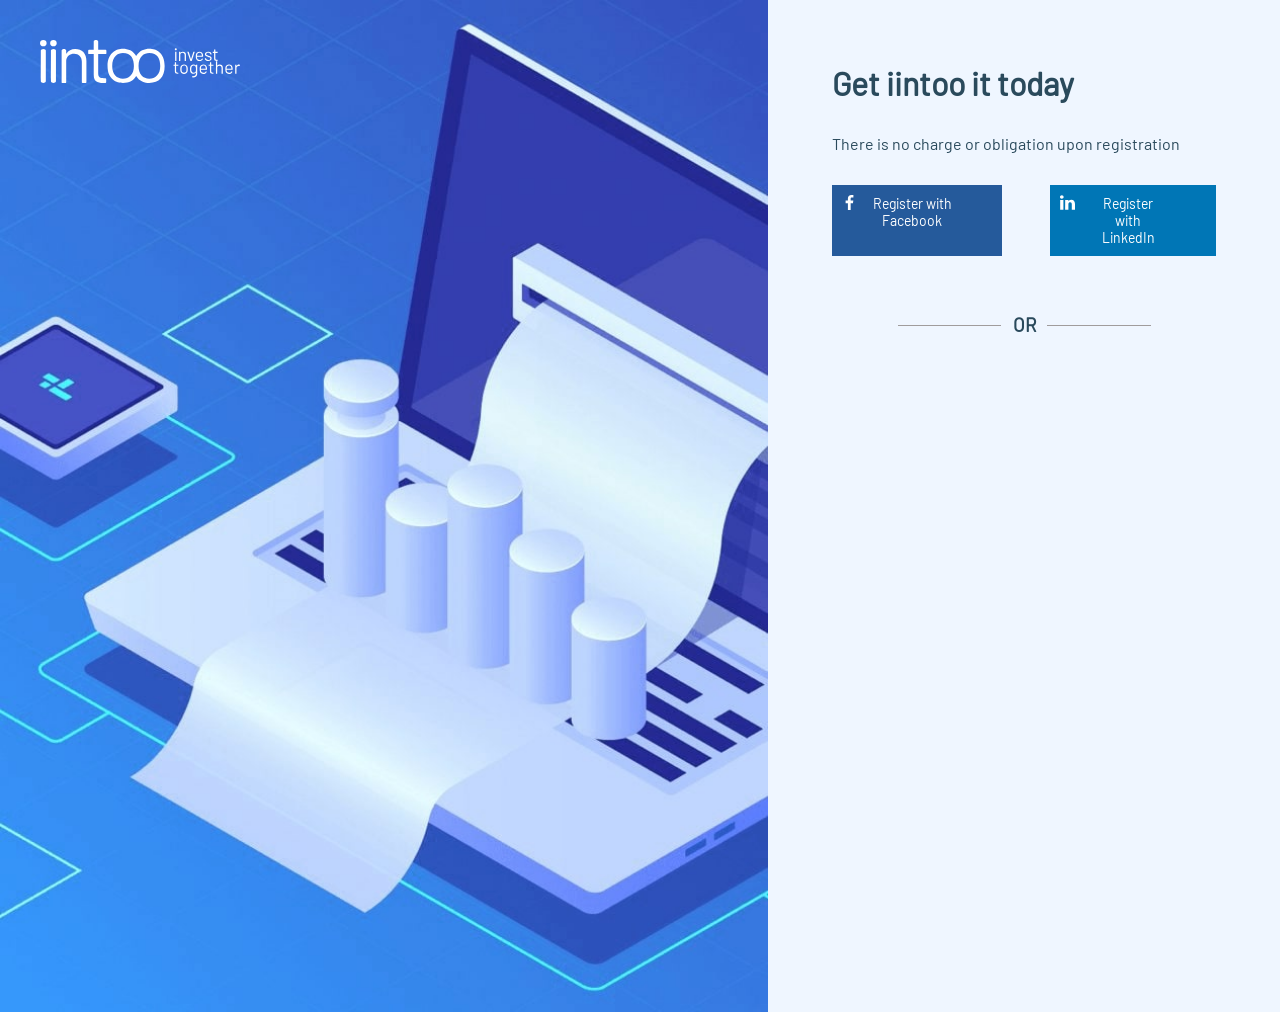
==== index1.html @ aa4660bd "progress1" ====
<!DOCTYPE html>
<html lang="en">
<head>
    <meta charset="UTF-8">
    <meta name="viewport" content="width=device-width, initial-scale=1.0">
    <title>New</title>
    <link rel="stylesheet" href="style.css">
</head>
<body>
    <div class="container">
        <div class="left">
            <img class="background" src="/Images/bg.jpg" alt="***">
            <img class="logo" src="./Images/logo.svg" alt="***">
        </div>
        <div class="right">
            <h1>Get iintoo it today</h1>
            <p>There is no charge or obligation upon registration</p>
            <div class="buttons">
                <button type="button" class="facebook">
                <img class="logofb" src="/Images/facebook.svg" alt="***" width="15px">
                <span>Register with Facebook</span>
                </button>
                <button type="button" class="linkedin">
                <img class="logoli" src="/Images/linkedin.svg" alt="***" width="15px">
                <span>Register with LinkedIn</span>
                </button>
            </div>
            <br><br><br>
            <section>
                <header>
                    <h3>
                        OR
                    </h3>
                </header>
            </section>     
            <br><br><br>  
        </div>
    </div>
</body>
</html>
---- style.css ----
*{
    margin: 0;
    border: 0;
    box-sizing: border-box;
    font-family: barlow;
}
@font-face {
    font-family: 'barlow';
    src: url(./Fonts/Barlow-Regular.ttf);
}
.container{
    display: flex;
    flex-direction: raw;
    position: relative;
    background-color: #EFF6FF;
    width: 100%;
    color:#2A4A5C;
}
.left{
    position: relative;
    width: 60%;
    height: auto;
    flex-shrink: 0;
}
.background{
    display: flex;
    position:relative;
    width: 100%;
}
.logo{
    position: absolute;
    top: 40px;
    left: 40px;
    width: 200px;
}
.right{
    width: 40%;
    margin: 5%;
}
p{
    padding: 2em 0;
}
.buttons{
    display: flex;
    gap: 3em;
}
.facebook{
    display: flex;
    background-color: #255A9B;
    padding: 10px 50px 10px 10px;
    color: #FFF;
    font-size: 14px;
}
.linkedin{
    display: flex;
    background-color: #0076B6;
    padding: 10px 50px 10px 10px;
    color: #FFF;
    font-size: 14px;
}
.logofb, .logoli{
    margin: 0 15px 0 0;
}
h2{
    border-bottom: 1px solid black;
    line-height: 50%;
    text-align: center;
}
h2 span{
    background-color: #FFF;
    padding: 0 10px;
    position: relative;
}
.line-with-text{
    padding: 20px 0;
    font-size: 9px;
}
header{
    text-align: center;
    overflow: hidden;
}
h3{
    display: inline-block;
    position: relative;
}
h3::before,
h3::after{
    content: '';
    position: absolute;
    top: 50%;
    height: 1px;
    background-color: #a09c9c;
}
h3::before{
    left: -500%;
    right: 150%;
}
h3::after{
    right: -500%;
    left:150%;
}
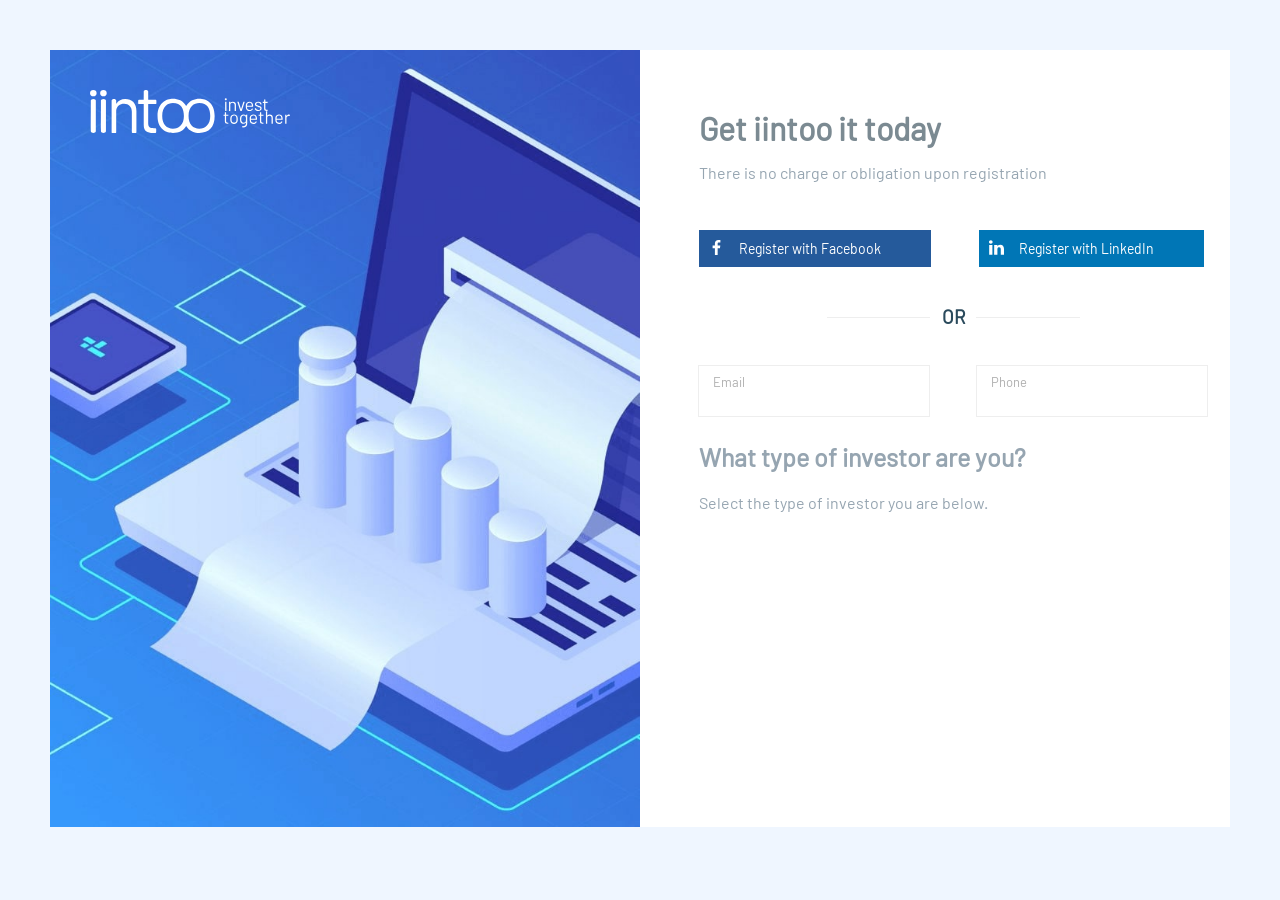
==== commit 600b07cf: "progress2" ====
--- a/index1.html
+++ b/index1.html
@@ -3,7 +3,7 @@
 <head>
     <meta charset="UTF-8">
     <meta name="viewport" content="width=device-width, initial-scale=1.0">
-    <title>New</title>
+    <title>Get iintoo it today</title>
     <link rel="stylesheet" href="style.css">
 </head>
 <body>
@@ -25,7 +25,7 @@
                 <span>Register with LinkedIn</span>
                 </button>
             </div>
-            <br><br><br>
+            <br><br>
             <section>
                 <header>
                     <h3>
@@ -33,7 +33,21 @@
                     </h3>
                 </header>
             </section>     
-            <br><br><br>  
+            <br><br>  
+            <div class=inputs>
+                <div class="input-box">
+                    <label for="email">Email</label>
+                    <input id="email" type="email" name="email">
+                </div>
+                <div class="input-box">
+                    <label for="phone">Phone</label>
+                    <input id="phone" type="tel">
+                </div>
+            </div>
+            <div class="type">
+                <h4>What type of investor are you?</h4>
+                <p>Select the type of investor you are below.</p>
+            </div>
         </div>
     </div>
 </body>
--- a/style.css
+++ b/style.css
@@ -8,17 +8,20 @@
     font-family: 'barlow';
     src: url(./Fonts/Barlow-Regular.ttf);
 }
+body{
+    padding: 50px;
+    background-color: #EFF6FF;
+}
 .container{
     display: flex;
-    flex-direction: raw;
     position: relative;
-    background-color: #EFF6FF;
+    background-color: white;
     width: 100%;
     color:#2A4A5C;
 }
 .left{
     position: relative;
-    width: 60%;
+    width: 50%;
     height: auto;
     flex-shrink: 0;
 }
@@ -34,15 +37,19 @@
     width: 200px;
 }
 .right{
-    width: 40%;
     margin: 5%;
 }
+h1{
+    color: #7B8A92;
+}
 p{
-    padding: 2em 0;
+    padding: 1em 0;
+    color: #96A5B1;
 }
 .buttons{
     display: flex;
     gap: 3em;
+    margin-top: 2em;
 }
 .facebook{
     display: flex;
@@ -89,7 +96,7 @@
     position: absolute;
     top: 50%;
     height: 1px;
-    background-color: #a09c9c;
+    background-color: #EEEEEE;
 }
 h3::before{
     left: -500%;
@@ -98,4 +105,36 @@
 h3::after{
     right: -500%;
     left:150%;
+}
+.inputs{
+    display: flex;
+    gap:3em;
+}
+.input-box{
+    display: flex;
+    flex-direction: column;
+    position: relative;
+    border-left: 2px solid transparent;
+    padding: 8px 12px;
+    outline: 1.5px solid #EEEEEE;
+    width: 230px;
+    color:#AFAFAF;
+    font-size: small;
+    margin-bottom: 2em;
+}
+.input-box input{
+    border:none;
+    outline: none;
+    background: transparent;
+}
+.input-box:focus-within{
+    border-left-color: blue;
+}
+h4{
+    font-size: 25px;
+    padding-bottom: 5px;
+    color: #96A5B1;
+}
+.type{
+
 }
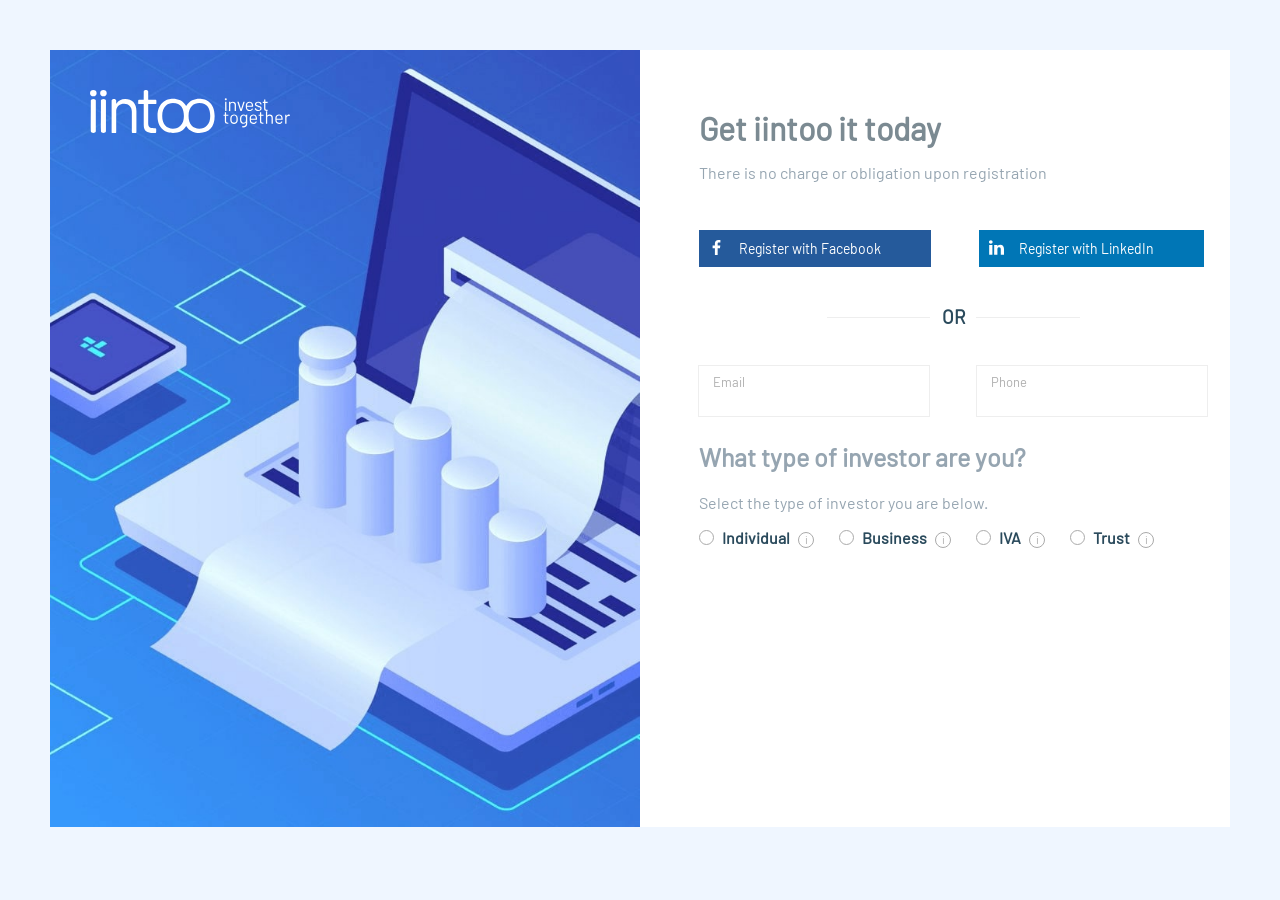
==== commit f9bff2fe: "progress3" ====
--- a/index1.html
+++ b/index1.html
@@ -48,6 +48,40 @@
                 <h4>What type of investor are you?</h4>
                 <p>Select the type of investor you are below.</p>
             </div>
+           <div class="radio-group">
+                <div class="radio-option">
+                    <input type="radio" id="individual" name="type" value="individual">
+                    <label for="individual">Individual</label>
+                    <div class="info">
+                        <span class="icon">i</span>
+                        <span class="tooltip">I am a natural person investing on my own behalf as a sole owner, joint tenant, or tenant in common.</span>
+                    </div>
+                </div>
+                <div class="radio-option">
+                    <input type="radio" id="business" name="type" value="business">
+                    <label for="business">Business</label>
+                    <div class="info">
+                        <span class="icon">i</span>
+                        <span class="tooltip">I am a natural person investing on my own behalf as a sole owner, joint tenant, or tenant in common.</span>
+                    </div>
+                </div>
+                <div class="radio-option">
+                    <input type="radio" id="iva" name="type" value="iva">
+                    <label for="iva">IVA</label>
+                    <div class="info">
+                        <span class="icon">i</span>
+                        <span class="tooltip">I am a natural person investing on my own behalf as a sole owner, joint tenant, or tenant in common.</span>
+                    </div>
+                </div>
+                <div class="radio-option">
+                    <input type="radio" id="trust" name="type" value="trust">
+                    <label for="trust">Trust</label>
+                    <div class="info">
+                        <span class="icon">i</span>
+                        <span class="tooltip">I am a natural person investing on my own behalf as a sole owner, joint tenant, or tenant in common.</span>
+                    </div>
+                </div>
+           </div>
         </div>
     </div>
 </body>
--- a/style.css
+++ b/style.css
@@ -135,6 +135,69 @@
     padding-bottom: 5px;
     color: #96A5B1;
 }
-.type{
-
+.radio-group{
+    display: flex;
+    align-items: center;
+    gap: 25px;
+    flex-wrap: wrap;
+}
+.radio-option{
+    display: flex;
+    align-items: center;
+    gap:8px;
+}
+.radio-option input{
+    appearance: none;
+    width: 15px;
+    height: 15px;
+    border: 1.5px solid #aaa;
+    border-radius: 50%;
+    cursor: pointer;
+    flex-shrink: 0;
+}
+.radio-option input:checked{
+    border: 3px solid #3698fb
+}
+.radio-option label{
+    cursor: pointer;
+    font-weight: bold;
+    color: #2A4A5C;
+    font-size: 16px;
+}
+.info{
+    position: relative;
+}
+.icon{
+    display: inline-flex;
+    align-items: center;
+    justify-content: center;
+    width: 16px;
+    height: 16px;
+    border: 1px solid #aaa;
+    border-radius: 50%;
+    color: #aaa;
+    font-size: 11px;
+    cursor:auto;
+}
+.tooltip{
+    display:none;
+    position: absolute;
+    top: calc(100%+5px);
+    left: 50%;
+    transform: translateY(10%);
+    transform: translateX(-40%);
+    background-color: white;
+    color: #AFAFAF;
+    padding: 8px 12px;
+    font-size: 14px;
+    width: max-content;
+    max-width: 270px;
+    white-space: normal;
+    z-index: 10;
+    margin-top: 20px;
+    border: 1px solid white;
+    box-shadow: 0 0 8px 8px rgb(243, 241, 241);
+}
+.info:hover .tooltip{
+    display: block;
 }
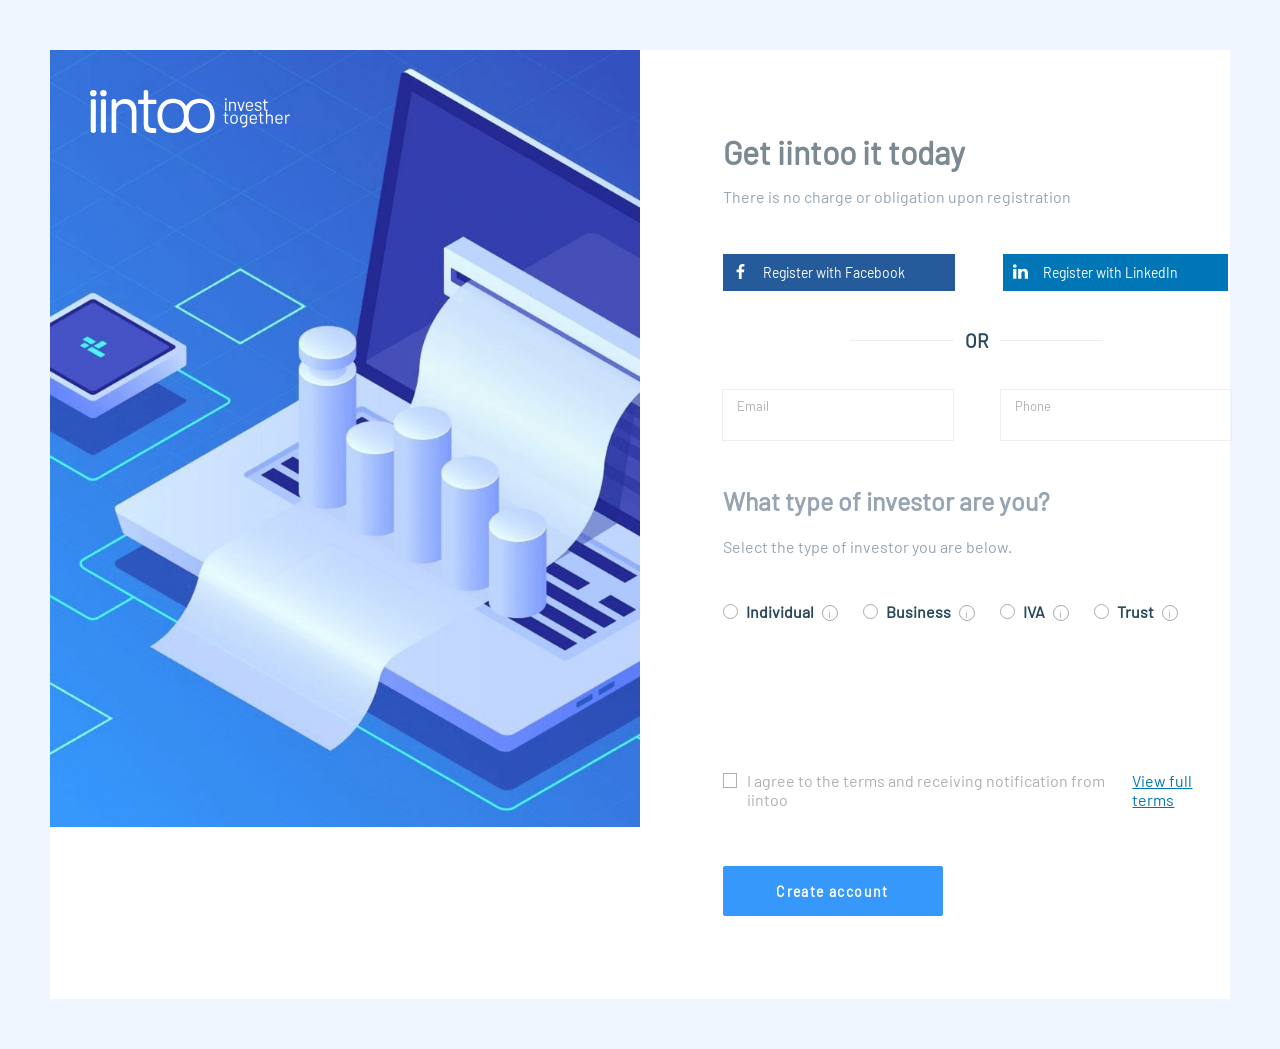
==== commit ed3f8065: "bugfix" ====
--- a/index1.html
+++ b/index1.html
@@ -9,7 +9,7 @@
 <body>
     <div class="container">
         <div class="left">
-            <img class="background" src="/Images/bg.jpg" alt="***">
+            <img class="background" src="./Images/bg.jpg" alt="***">
             <img class="logo" src="./Images/logo.svg" alt="***">
         </div>
         <div class="right">
@@ -17,11 +17,11 @@
             <p>There is no charge or obligation upon registration</p>
             <div class="buttons">
                 <button type="button" class="facebook">
-                <img class="logofb" src="/Images/facebook.svg" alt="***" width="15px">
+                <img class="logofb" src="./Images/facebook.svg" alt="***" width="15px">
                 <span>Register with Facebook</span>
                 </button>
                 <button type="button" class="linkedin">
-                <img class="logoli" src="/Images/linkedin.svg" alt="***" width="15px">
+                <img class="logoli" src="./Images/linkedin.svg" alt="***" width="15px">
                 <span>Register with LinkedIn</span>
                 </button>
             </div>
@@ -82,6 +82,17 @@
                     </div>
                 </div>
            </div>
+           <div class="checkbox">
+                <input type="checkbox" id="check" name="check">
+                <label for="check">I agree to the terms and receiving notification from iintoo</label>
+                <a href="https://www.google.co" target="_blank">View full terms</a>
+           </div>
+           <br><br><br>
+            <div class="create">
+                <button type="button" class="create">
+                <span>Create account</span>
+                </button>
+            </div>
         </div>
     </div>
 </body>
--- a/style.css
+++ b/style.css
@@ -37,7 +37,7 @@
     width: 200px;
 }
 .right{
-    margin: 5%;
+    margin: 7%;
 }
 h1{
     color: #7B8A92;
@@ -133,6 +133,7 @@
 h4{
     font-size: 25px;
     padding-bottom: 5px;
+    margin-top: 20px;
     color: #96A5B1;
 }
 .radio-group{
@@ -140,6 +141,7 @@
     align-items: center;
     gap: 25px;
     flex-wrap: wrap;
+    margin-top: 30px;
 }
 .radio-option{
     display: flex;
@@ -200,4 +202,51 @@
 }
 .info:hover .tooltip{
     display: block;
+}
+.checkbox{
+    display: flex;
+    margin-top: 150px;
+}
+input[type=checkbox]{
+    appearance: none;
+    width: 15px;
+    height: 15px;
+    border: 1px solid #AFAFAF;
+    border-radius: 0;
+    cursor: pointer;
+    position: relative;
+    transform: translateY(2px);
+}
+input[type=checkbox]:checked{
+    background-color:#3698FB;
+}
+input[type=checkbox]:checked::after{
+    content: "✓";
+    color: white;
+    font-size: 14px;
+    position: absolute;
+    top: -3px;
+    left: 2px;
+}
+.checkbox label{
+    color: #AFAFAF;
+    margin: 0 10px;
+}
+.checkbox a{
+    color: #0076B6;
+}
+.create{
+    display: flex;
+    background-color: #3698FB;
+    color: #FFF;
+    font-size: 14px;
+    width: 220px;
+    height: 50px;
+    border: #3698FB 1px solid;
+    border-radius: 2px;
+    align-items: center;
+    justify-content: center;
+    text-align: center;
+    font-weight: bold;
+    letter-spacing: 0.1em;
 }
